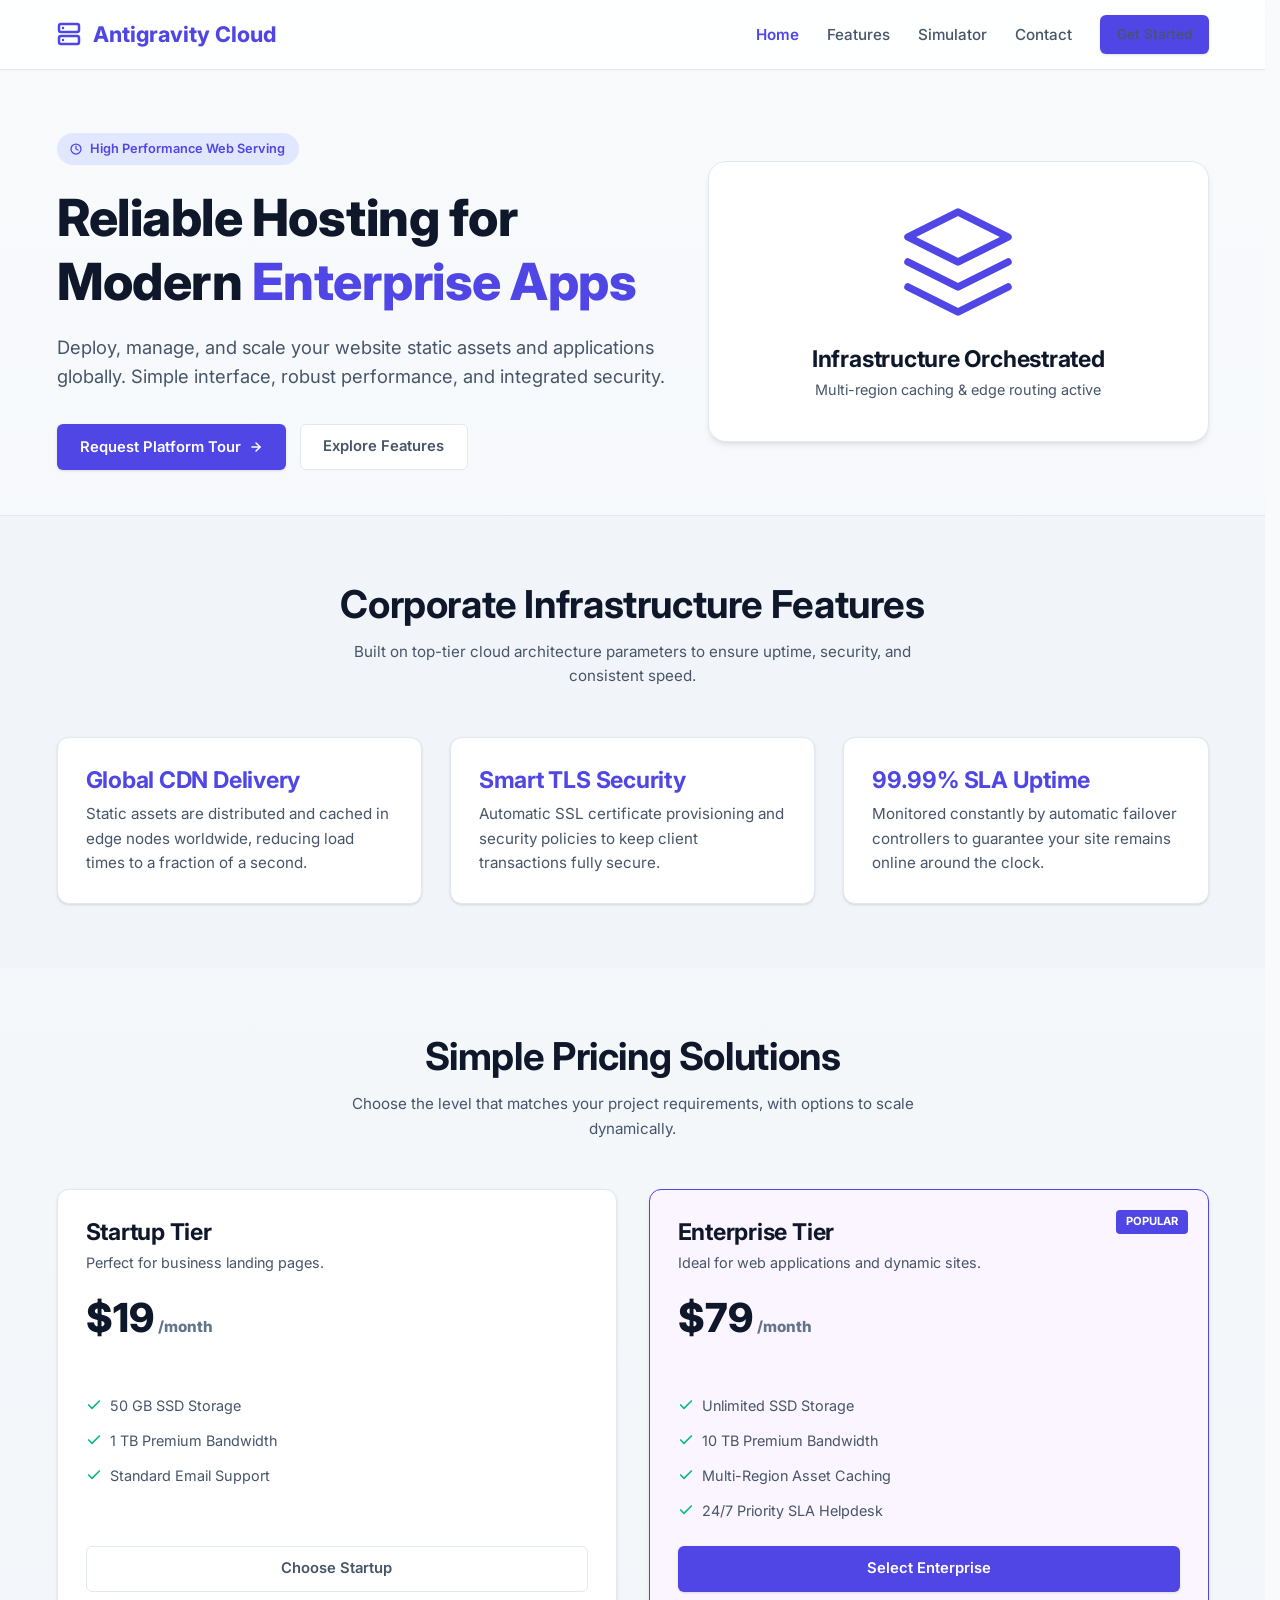
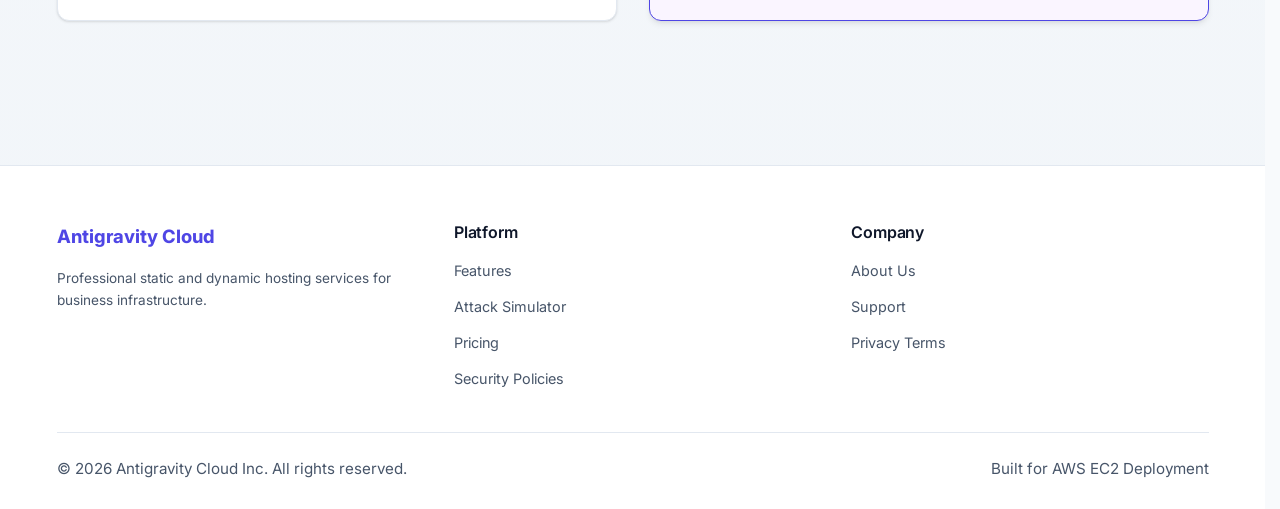
==== index.html @ 11b8a07e "Initial commit: Cloud Security Threat Simulator and website assets" ====
<!DOCTYPE html>
<html lang="en">
<head>
  <meta charset="utf-8">
  <meta name="viewport" content="width=device-width, initial-scale=1.0">
  <meta name="description" content="Antigravity Cloud - Clean, modern cloud hosting and infrastructure management. Deploy applications globally with ease.">
  <title>Antigravity Cloud | Corporate Hosting</title>
  <link rel="stylesheet" href="styles.css">
</head>
<body>

  <!-- Navigation Header -->
  <header class="navbar-container">
    <div class="container">
      <a href="index.html" class="logo">
        <svg width="24" height="24" viewBox="0 0 24 24" fill="none" stroke="currentColor" stroke-width="2.5" stroke-linecap="round" stroke-linejoin="round" aria-hidden="true" style="margin-right: 0.25rem;">
          <rect x="2" y="2" width="20" height="8" rx="2" ry="2"/><rect x="2" y="14" width="20" height="8" rx="2" ry="2"/><line x1="6" y1="6" x2="6.01" y2="6"/><line x1="6" y1="18" x2="6.01" y2="18"/>
        </svg>
        <span>Antigravity Cloud</span>
      </a>
      <nav aria-label="Main Navigation">
        <ul class="nav-links">
          <li><a href="index.html" class="active">Home</a></li>
          <li><a href="features.html">Features</a></li>
          <li><a href="simulator.html">Simulator</a></li>
          <li><a href="contact.html">Contact</a></li>
          <li><a href="contact.html" class="btn btn-primary" style="padding: 0.45rem 1rem; font-size: 0.85rem;">Get Started</a></li>
        </ul>
      </nav>
    </div>
  </header>

  <main>
    <!-- Hero Section -->
    <section class="hero-section container" aria-label="Introduction">
      <div class="hero-grid">
        <div class="hero-content">
          <div class="hero-tagline">
            <svg width="12" height="12" viewBox="0 0 24 24" fill="none" stroke="currentColor" stroke-width="2.5" stroke-linecap="round" stroke-linejoin="round" aria-hidden="true">
              <circle cx="12" cy="12" r="10"/><polyline points="12 6 12 12 16 14"/>
            </svg>
            High Performance Web Serving
          </div>
          <h1 class="hero-title">Reliable Hosting for Modern <span>Enterprise Apps</span></h1>
          <p class="hero-subtitle">Deploy, manage, and scale your website static assets and applications globally. Simple interface, robust performance, and integrated security.</p>
          <div class="hero-actions">
            <button type="button" class="btn btn-primary" id="btn-demo-trigger">
              Request Platform Tour
              <svg width="14" height="14" viewBox="0 0 24 24" fill="none" stroke="currentColor" stroke-width="2.5" stroke-linecap="round" stroke-linejoin="round" aria-hidden="true">
                <line x1="5" y1="12" x2="19" y2="12"/><polyline points="12 5 19 12 12 19"/>
              </svg>
            </button>
            <a href="features.html" class="btn btn-secondary">Explore Features</a>
          </div>
        </div>
        <div class="hero-visual">
          <div class="graphic-representation" style="width: 100%; text-align: center;" aria-hidden="true">
            <svg width="120" height="120" viewBox="0 0 24 24" fill="none" stroke="var(--accent-primary)" stroke-width="1.5" stroke-linecap="round" stroke-linejoin="round" style="margin-inline: auto;">
              <polygon points="12 2 2 7 12 12 22 7 12 2"/>
              <polyline points="2 17 12 22 22 17"/>
              <polyline points="2 12 12 17 22 12"/>
            </svg>
            <h3 style="margin-top: 1rem; color: var(--text-primary);">Infrastructure Orchestrated</h3>
            <p style="font-size: 0.9rem; color: var(--text-secondary); margin-top: 0.25rem;">Multi-region caching & edge routing active</p>
          </div>
        </div>
      </div>
    </section>

    <!-- Brief Features Showcase Section -->
    <section class="preview-section" aria-labelledby="preview-heading">
      <div class="container">
        <div class="section-header">
          <h2 id="preview-heading">Corporate Infrastructure Features</h2>
          <p>Built on top-tier cloud architecture parameters to ensure uptime, security, and consistent speed.</p>
        </div>
        <div class="preview-grid">
          <article class="glass-card card-wrapper">
            <h3 style="margin-bottom: 0.5rem; color: var(--accent-primary);">Global CDN Delivery</h3>
            <p>Static assets are distributed and cached in edge nodes worldwide, reducing load times to a fraction of a second.</p>
          </article>
          <article class="glass-card card-wrapper">
            <h3 style="margin-bottom: 0.5rem; color: var(--accent-primary);">Smart TLS Security</h3>
            <p>Automatic SSL certificate provisioning and security policies to keep client transactions fully secure.</p>
          </article>
          <article class="glass-card card-wrapper">
            <h3 style="margin-bottom: 0.5rem; color: var(--accent-primary);">99.99% SLA Uptime</h3>
            <p>Monitored constantly by automatic failover controllers to guarantee your site remains online around the clock.</p>
          </article>
        </div>
      </div>
    </section>

    <!-- Pricing Grid Section -->
    <section class="pricing-section container" aria-labelledby="pricing-heading">
      <div class="section-header">
        <h2 id="pricing-heading">Simple Pricing Solutions</h2>
        <p>Choose the level that matches your project requirements, with options to scale dynamically.</p>
      </div>
      <div class="pricing-grid">
        <!-- Plan 1 -->
        <article class="glass-card pricing-card">
          <h3>Startup Tier</h3>
          <p style="font-size: 0.9rem; margin-top: 0.25rem;">Perfect for business landing pages.</p>
          <div class="price">$19<span>/month</span></div>
          <ul class="price-features">
            <li>
              <svg width="16" height="16" viewBox="0 0 24 24" fill="none" stroke="currentColor" stroke-width="2.5" stroke-linecap="round" stroke-linejoin="round" aria-hidden="true">
                <polyline points="20 6 9 17 4 12"/>
              </svg>
              50 GB SSD Storage
            </li>
            <li>
              <svg width="16" height="16" viewBox="0 0 24 24" fill="none" stroke="currentColor" stroke-width="2.5" stroke-linecap="round" stroke-linejoin="round" aria-hidden="true">
                <polyline points="20 6 9 17 4 12"/>
              </svg>
              1 TB Premium Bandwidth
            </li>
            <li>
              <svg width="16" height="16" viewBox="0 0 24 24" fill="none" stroke="currentColor" stroke-width="2.5" stroke-linecap="round" stroke-linejoin="round" aria-hidden="true">
                <polyline points="20 6 9 17 4 12"/>
              </svg>
              Standard Email Support
            </li>
          </ul>
          <a href="contact.html" class="btn btn-secondary" style="margin-top: auto; width: 100%;">Choose Startup</a>
        </article>

        <!-- Plan 2 -->
        <article class="glass-card pricing-card premium">
          <span class="pricing-badge">POPULAR</span>
          <h3>Enterprise Tier</h3>
          <p style="font-size: 0.9rem; margin-top: 0.25rem;">Ideal for web applications and dynamic sites.</p>
          <div class="price">$79<span>/month</span></div>
          <ul class="price-features">
            <li>
              <svg width="16" height="16" viewBox="0 0 24 24" fill="none" stroke="currentColor" stroke-width="2.5" stroke-linecap="round" stroke-linejoin="round" aria-hidden="true">
                <polyline points="20 6 9 17 4 12"/>
              </svg>
              Unlimited SSD Storage
            </li>
            <li>
              <svg width="16" height="16" viewBox="0 0 24 24" fill="none" stroke="currentColor" stroke-width="2.5" stroke-linecap="round" stroke-linejoin="round" aria-hidden="true">
                <polyline points="20 6 9 17 4 12"/>
              </svg>
              10 TB Premium Bandwidth
            </li>
            <li>
              <svg width="16" height="16" viewBox="0 0 24 24" fill="none" stroke="currentColor" stroke-width="2.5" stroke-linecap="round" stroke-linejoin="round" aria-hidden="true">
                <polyline points="20 6 9 17 4 12"/>
              </svg>
              Multi-Region Asset Caching
            </li>
            <li>
              <svg width="16" height="16" viewBox="0 0 24 24" fill="none" stroke="currentColor" stroke-width="2.5" stroke-linecap="round" stroke-linejoin="round" aria-hidden="true">
                <polyline points="20 6 9 17 4 12"/>
              </svg>
              24/7 Priority SLA Helpdesk
            </li>
          </ul>
          <a href="contact.html" class="btn btn-primary" style="margin-top: auto; width: 100%;">Select Enterprise</a>
        </article>
      </div>
    </section>
  </main>

  <!-- Interactive Information Modal Overlay -->
  <dialog id="demo-modal" aria-labelledby="modal-heading">
    <form method="dialog">
      <div class="dialog-header">
        <h3 id="modal-heading">Platform Tour Details</h3>
        <button type="submit" class="btn-icon" aria-label="Close modal" style="padding: 0.25rem;">
          <svg width="16" height="16" viewBox="0 0 24 24" fill="none" stroke="currentColor" stroke-width="2" stroke-linecap="round" stroke-linejoin="round">
            <line x1="18" y1="6" x2="6" y2="18"/><line x1="6" y1="6" x2="18" y2="18"/>
          </svg>
        </button>
      </div>
      <div class="dialog-body">
        <p style="margin-bottom: 0.75rem;">To schedule a personalized, 1-on-1 walkthrough of the Antigravity console and Nginx automation stack, please submit your contact request:</p>
        <p style="font-size: 0.9rem; color: var(--text-muted);">A representative will reach out to you within 1 business day with access credentials for our sandboxed environment.</p>
      </div>
      <div style="display: flex; justify-content: flex-end; gap: 0.75rem;">
        <button type="submit" class="btn btn-secondary">Close Window</button>
        <a href="contact.html" class="btn btn-primary">Go to Contact Form</a>
      </div>
    </form>
  </dialog>

  <!-- Footer Section -->
  <footer class="site-footer">
    <div class="container">
      <div class="footer-grid">
        <div class="footer-col">
          <div class="logo" style="font-size: 1.15rem;">
            <span>Antigravity Cloud</span>
          </div>
          <p style="font-size: 0.85rem;">Professional static and dynamic hosting services for business infrastructure.</p>
        </div>
        <div class="footer-col">
          <h4>Platform</h4>
          <ul>
            <li><a href="features.html">Features</a></li>
            <li><a href="simulator.html">Attack Simulator</a></li>
            <li><a href="index.html#pricing-heading">Pricing</a></li>
            <li><a href="contact.html">Security Policies</a></li>
          </ul>
        </div>
        <div class="footer-col">
          <h4>Company</h4>
          <ul>
            <li><a href="contact.html">About Us</a></li>
            <li><a href="contact.html">Support</a></li>
            <li><a href="contact.html">Privacy Terms</a></li>
          </ul>
        </div>
      </div>
      <div class="footer-bottom">
        <p>&copy; 2026 Antigravity Cloud Inc. All rights reserved.</p>
        <p>Built for AWS EC2 Deployment</p>
      </div>
    </div>
  </footer>

  <script>
    // Logic for Interactive Tour Dialog
    const demoModal = document.getElementById('demo-modal');
    const demoTrigger = document.getElementById('btn-demo-trigger');

    demoTrigger.addEventListener('click', () => {
      demoModal.showModal();
    });
  </script>
</body>
</html>
---- styles.css ----
@import url('https://fonts.googleapis.com/css2?family=Inter:wght@300;400;500;600;700;800&display=swap');

/* ==========================================================================
   DESIGN TOKENS & SYSTEM VARIABLES (LIGHT THEME)
   ========================================================================== */
:root {
  /* Colors */
  --bg-primary: #f8fafc;        /* Slate 50 */
  --bg-surface: #ffffff;        /* Pure White */
  --bg-surface-hover: #f1f5f9;  /* Slate 100 */
  --bg-surface-solid: #ffffff;
  
  --text-primary: #0f172a;      /* Slate 900 */
  --text-secondary: #475569;    /* Slate 600 */
  --text-muted: #64748b;        /* Slate 500 */
  
  --accent-primary: #4f46e5;    /* Indigo 600 */
  --accent-secondary: #0ea5e9;  /* Sky 500 */
  --accent-success: #10b981;    /* Emerald 500 */
  
  --border-primary: #e2e8f0;    /* Slate 200 */
  --border-active: #818cf8;     /* Indigo 400 */
  
  /* Gradients */
  --gradient-accent: linear-gradient(135deg, var(--accent-primary) 0%, var(--accent-secondary) 100%);
  --gradient-light: linear-gradient(180deg, #f8fafc 0%, #f1f5f9 100%);

  /* Typography */
  --font-sans: 'Inter', -apple-system, BlinkMacSystemFont, 'Segoe UI', Roboto, sans-serif;
  --font-mono: ui-monospace, SFMono-Regular, Menlo, Monaco, Consolas, monospace;

  /* Shadows & Blur */
  --shadow-sm: 0 1px 3px 0 rgba(0, 0, 0, 0.1), 0 1px 2px -1px rgba(0, 0, 0, 0.1);
  --shadow-md: 0 4px 6px -1px rgba(0, 0, 0, 0.08), 0 2px 4px -2px rgba(0, 0, 0, 0.08);
  --shadow-lg: 0 10px 15px -3px rgba(0, 0, 0, 0.08), 0 4px 6px -4px rgba(0, 0, 0, 0.08);

  /* Layout Constants */
  --max-width: 1200px;
  --header-height: 70px;
  --radius-sm: 6px;
  --radius-md: 12px;
  --radius-lg: 18px;
  
  /* Transition timings */
  --transition-fast: 0.15s ease;
  --transition-normal: 0.25s ease;
}

/* ==========================================================================
   RESET & BASE STYLES
   ========================================================================== */
*, *::before, *::after {
  box-sizing: border-box;
  margin: 0;
  padding: 0;
}

html {
  scroll-behavior: smooth;
  scrollbar-gutter: stable;
  font-size: 16px;
}

body {
  background-color: var(--bg-primary);
  background-image: var(--gradient-light);
  color: var(--text-primary);
  font-family: var(--font-sans);
  line-height: 1.6;
  -webkit-font-smoothing: antialiased;
  -moz-osx-font-smoothing: grayscale;
  min-height: 100dvh;
  overflow-x: hidden;
}

/* Typography elements */
h1, h2, h3, h4 {
  font-weight: 700;
  line-height: 1.25;
  text-wrap: balance;
  color: var(--text-primary);
  letter-spacing: -0.01em;
}

h1 {
  font-size: clamp(2.2rem, 4vw, 3.5rem);
  font-weight: 800;
}

h2 {
  font-size: clamp(1.6rem, 3vw, 2.4rem);
  margin-bottom: 0.75rem;
}

h3 {
  font-size: clamp(1.2rem, 1.8vw, 1.6rem);
}

p {
  color: var(--text-secondary);
  font-size: clamp(0.95rem, 1.05vw, 1.1rem);
}

a {
  color: inherit;
  text-decoration: none;
  transition: color var(--transition-fast);
}

img, video {
  max-width: 100%;
  height: auto;
  display: block;
}

/* ==========================================================================
   LAYOUT STRUCTURES
   ========================================================================== */
.container {
  width: 100%;
  max-width: var(--max-width);
  margin-inline: auto;
  padding-inline: 1.5rem;
}

header.navbar-container {
  position: sticky;
  top: 0;
  left: 0;
  width: 100%;
  height: var(--header-height);
  z-index: 100;
  background: rgba(255, 255, 255, 0.85);
  backdrop-filter: blur(10px);
  -webkit-backdrop-filter: blur(10px);
  border-bottom: 1px solid var(--border-primary);
  display: flex;
  align-items: center;
  box-shadow: 0 1px 2px 0 rgba(0,0,0,0.02);
}

header.navbar-container .container {
  display: flex;
  justify-content: space-between;
  align-items: center;
}

.logo {
  font-size: 1.35rem;
  font-weight: 750;
  display: flex;
  align-items: center;
  gap: 0.5rem;
  color: var(--accent-primary);
}

.nav-links {
  display: flex;
  list-style: none;
  gap: 1.75rem;
  align-items: center;
}

.nav-links a {
  font-weight: 500;
  font-size: 0.95rem;
  color: var(--text-secondary);
  position: relative;
  padding-block: 0.25rem;
}

.nav-links a:hover {
  color: var(--text-primary);
}

.nav-links a.active {
  color: var(--accent-primary);
  font-weight: 600;
}

/* ==========================================================================
   BUTTONS & INTERACTIVE ELEMENTS
   ========================================================================== */
.btn {
  display: inline-flex;
  align-items: center;
  justify-content: center;
  padding: 0.65rem 1.4rem;
  font-family: var(--font-sans);
  font-size: 0.925rem;
  font-weight: 600;
  border-radius: var(--radius-sm);
  border: 1px solid transparent;
  cursor: pointer;
  transition: all var(--transition-fast);
  gap: 0.5rem;
}

.btn-primary {
  background: var(--accent-primary);
  color: #ffffff;
  box-shadow: var(--shadow-sm);
}

.btn-primary:hover {
  background: #4338ca; /* Darker indigo */
  transform: translateY(-1px);
}

.btn-secondary {
  background: var(--bg-surface);
  border-color: var(--border-primary);
  color: var(--text-secondary);
}

.btn-secondary:hover {
  background: var(--bg-surface-hover);
  color: var(--text-primary);
  border-color: var(--text-muted);
  transform: translateY(-1px);
}

.btn-icon {
  padding: 0.5rem;
  border-radius: var(--radius-sm);
  background: var(--bg-surface);
  border: 1px solid var(--border-primary);
  color: var(--text-secondary);
  display: flex;
  align-items: center;
  justify-content: center;
}

.btn-icon:hover {
  border-color: var(--text-muted);
  color: var(--text-primary);
}

/* ==========================================================================
   CARDS & CONTAINERS (NORMAL LIGHT THEME)
   ========================================================================== */
.card-wrapper {
  container: inline-size / card;
}

.glass-card {
  background: var(--bg-surface);
  border: 1px solid var(--border-primary);
  border-radius: var(--radius-md);
  padding: 1.75rem;
  box-shadow: var(--shadow-sm);
  transition: all var(--transition-fast);
}

.glass-card:hover {
  border-color: var(--border-active);
  box-shadow: var(--shadow-md);
  transform: translateY(-2px);
}

/* ==========================================================================
   HOMEPAGE (INDEX.HTML) SPECIFIC STYLES
   ========================================================================== */
.hero-section {
  padding-block: clamp(3rem, 7dvh, 6rem) clamp(2rem, 5dvh, 4rem);
}

.hero-grid {
  display: grid;
  grid-template-columns: 1fr;
  gap: 2.5rem;
  align-items: center;
}

@media (min-width: 900px) {
  .hero-grid {
    grid-template-columns: 1.1fr 0.9fr;
  }
}

.hero-tagline {
  display: inline-flex;
  align-items: center;
  gap: 0.5rem;
  padding: 0.35rem 0.85rem;
  background: #e0e7ff; /* Indigo 100 */
  border-radius: 100px;
  color: var(--accent-primary);
  font-weight: 600;
  font-size: 0.8rem;
  margin-bottom: 1.25rem;
  width: max-content;
}

.hero-title span {
  color: var(--accent-primary);
}

.hero-subtitle {
  margin-block: 1.25rem 2rem;
  font-size: 1.15rem;
  color: var(--text-secondary);
}

.hero-actions {
  display: flex;
  flex-wrap: wrap;
  gap: 0.85rem;
}

.hero-visual {
  display: flex;
  justify-content: center;
  align-items: center;
  background: var(--bg-surface);
  border: 1px solid var(--border-primary);
  border-radius: var(--radius-lg);
  padding: 2.5rem;
  box-shadow: var(--shadow-md);
}

/* Home Page Features Showcase Section */
.preview-section {
  padding-block: 4rem;
  border-top: 1px solid var(--border-primary);
  background: #f1f5f9;
}

.section-header {
  text-align: center;
  max-width: 600px;
  margin: 0 auto 3rem;
}

.section-header h2 {
  margin-bottom: 0.75rem;
}

.preview-grid {
  display: grid;
  grid-template-columns: repeat(auto-fit, minmax(300px, 1fr));
  gap: 1.75rem;
}

/* Home Page Pricing Card Section */
.pricing-section {
  padding-block: 4rem;
}

.pricing-grid {
  display: grid;
  grid-template-columns: repeat(auto-fit, minmax(300px, 1fr));
  gap: 2rem;
  align-items: stretch;
}

.pricing-card {
  display: flex;
  flex-direction: column;
  height: 100%;
  position: relative;
}

.pricing-card.premium {
  border-color: var(--accent-primary);
  box-shadow: var(--shadow-md);
  background: #faf5ff; /* Slate-like soft indigo tint */
}

.pricing-badge {
  position: absolute;
  top: 1.25rem;
  right: 1.25rem;
  padding: 0.2rem 0.6rem;
  background: var(--accent-primary);
  border-radius: 4px;
  font-size: 0.7rem;
  font-weight: 700;
  color: #ffffff;
}

.price {
  font-size: 2.5rem;
  font-weight: 800;
  margin-block: 0.75rem 1.25rem;
  display: flex;
  align-items: baseline;
  gap: 0.25rem;
}

.price span {
  font-size: 0.95rem;
  color: var(--text-muted);
}

.price-features {
  list-style: none;
  margin-block: 1.5rem;
  display: flex;
  flex-direction: column;
  gap: 0.75rem;
  flex-grow: 1;
}

.price-features li {
  display: flex;
  align-items: center;
  gap: 0.5rem;
  font-size: 0.9rem;
  color: var(--text-secondary);
}

.price-features svg {
  color: var(--accent-success);
  flex-shrink: 0;
}

/* ==========================================================================
   FEATURES PAGE (FEATURES.HTML) STYLES
   ========================================================================== */
.features-header {
  padding-block: 4rem 2.5rem;
  text-align: center;
}

.features-showcase {
  display: grid;
  grid-template-columns: repeat(auto-fit, minmax(300px, 1fr));
  gap: 1.75rem;
  margin-bottom: 5rem;
}

/* Subgrid applied to align titles and descriptions across cards in features.html */
.feature-card {
  display: grid;
  grid-template-rows: auto auto 1fr auto;
  gap: 0.85rem;
}

@supports (grid-template-rows: subgrid) {
  .features-showcase {
    grid-template-rows: auto;
  }
  .feature-card {
    grid-row: span 4;
    grid-template-rows: subgrid;
  }
}

.feature-icon-wrapper {
  width: 44px;
  height: 44px;
  border-radius: var(--radius-sm);
  background: var(--bg-primary);
  border: 1px solid var(--border-primary);
  display: flex;
  align-items: center;
  justify-content: center;
  color: var(--accent-primary);
}

.feature-card:hover .feature-icon-wrapper {
  color: #ffffff;
  background: var(--accent-primary);
  border-color: transparent;
}

/* Accordion Disclosures for FAQ */
.faq-section {
  padding-block: 3rem;
  max-width: 800px;
  margin-inline: auto;
}

.faq-title {
  text-align: center;
  margin-bottom: 2.5rem;
}

.faq-list {
  display: flex;
  flex-direction: column;
  gap: 0.85rem;
}

details.faq-item {
  background: var(--bg-surface);
  border: 1px solid var(--border-primary);
  border-radius: var(--radius-sm);
  padding: 1rem 1.25rem;
  transition: all var(--transition-fast);
}

details.faq-item[open] {
  border-color: var(--border-active);
}

details.faq-item summary {
  font-weight: 600;
  font-size: 1.05rem;
  cursor: pointer;
  list-style: none;
  display: flex;
  justify-content: space-between;
  align-items: center;
  user-select: none;
}

/* Native summary arrow override */
details.faq-item summary::-webkit-details-marker {
  display: none;
}

details.faq-item summary::after {
  content: '+';
  font-size: 1.25rem;
  font-weight: 500;
  transition: transform var(--transition-normal);
  color: var(--accent-primary);
}

details.faq-item[open] summary::after {
  transform: rotate(45deg);
}

details.faq-item p {
  margin-top: 0.75rem;
  line-height: 1.5;
  color: var(--text-secondary);
  font-size: 0.95rem;
}

/* ==========================================================================
   CONTACT PAGE (CONTACT.HTML) STYLES
   ========================================================================== */
.contact-grid {
  display: grid;
  grid-template-columns: 1fr;
  gap: 2.5rem;
  padding-block: 4rem;
}

@media (min-width: 900px) {
  .contact-grid {
    grid-template-columns: 1fr 1.2fr;
  }
}

.contact-info {
  display: flex;
  flex-direction: column;
  gap: 1.75rem;
}

.contact-details {
  display: flex;
  flex-direction: column;
  gap: 1.25rem;
}

.contact-detail-card {
  display: flex;
  align-items: flex-start;
  gap: 1rem;
  padding: 1.25rem;
  background: var(--bg-surface);
  border: 1px solid var(--border-primary);
  border-radius: var(--radius-sm);
}

.contact-detail-icon {
  color: var(--accent-primary);
  flex-shrink: 0;
}

/* Forms and fields styling */
.contact-form-container {
  padding: 2rem;
}

.form-group {
  margin-bottom: 1.25rem;
}

.form-row {
  display: grid;
  grid-template-columns: 1fr;
  gap: 1rem;
}

@media (min-width: 600px) {
  .form-row {
    grid-template-columns: 1fr 1fr;
  }
}

label {
  display: block;
  font-size: 0.85rem;
  font-weight: 600;
  color: var(--text-secondary);
  margin-bottom: 0.35rem;
}

input, textarea, select {
  width: 100%;
  padding: 0.75rem 1rem;
  background: var(--bg-primary);
  border: 1px solid var(--border-primary);
  border-radius: var(--radius-sm);
  color: var(--text-primary);
  font-family: var(--font-sans);
  font-size: 0.95rem;
  transition: all var(--transition-fast);
}

input:focus, textarea:focus, select:focus {
  outline: none;
  border-color: var(--accent-primary);
  background: var(--bg-surface);
  box-shadow: 0 0 0 2px rgba(79, 70, 229, 0.15);
}

input::placeholder, textarea::placeholder {
  color: var(--text-muted);
}

textarea {
  min-height: 100px;
  resize: vertical;
}

/* ==========================================================================
   DIALOGS & POPOVERS
   ========================================================================== */
dialog {
  margin: auto;
  border: 1px solid var(--border-primary);
  background: var(--bg-surface-solid);
  border-radius: var(--radius-md);
  padding: 2.25rem;
  max-width: 480px;
  color: var(--text-primary);
  box-shadow: var(--shadow-lg);
}

dialog::backdrop {
  background: rgba(15, 23, 42, 0.6);
}

dialog form {
  display: flex;
  flex-direction: column;
  gap: 1.25rem;
}

dialog .dialog-header {
  display: flex;
  justify-content: space-between;
  align-items: center;
  margin-bottom: 0.75rem;
}

dialog .dialog-body {
  font-size: 0.975rem;
  color: var(--text-secondary);
  margin-bottom: 1.25rem;
}

[popover] {
  margin: auto;
  border: 1px solid var(--border-primary);
  background: var(--bg-surface-solid);
  color: var(--text-primary);
  padding: 1.25rem 2rem;
  border-radius: var(--radius-sm);
  box-shadow: var(--shadow-lg);
  text-align: center;
  max-width: 380px;
}

[popover]::backdrop {
  background: rgba(15, 23, 42, 0.5);
}

[popover] h4 {
  color: var(--accent-primary);
  margin-bottom: 0.35rem;
  font-size: 1.15rem;
}

[popover] p {
  font-size: 0.9rem;
  margin-bottom: 0.85rem;
}

/* ==========================================================================
   FOOTER SECTION
   ========================================================================== */
footer.site-footer {
  margin-top: 5rem;
  padding-block: 3.5rem 1.75rem;
  border-top: 1px solid var(--border-primary);
  background: var(--bg-surface);
}

.footer-grid {
  display: grid;
  grid-template-columns: repeat(auto-fit, minmax(200px, 1fr));
  gap: 2.5rem;
  margin-bottom: 2.5rem;
}

.footer-col {
  display: flex;
  flex-direction: column;
  gap: 1rem;
}

.footer-col h4 {
  font-size: 1rem;
  font-weight: 600;
  color: var(--text-primary);
}

.footer-col ul {
  list-style: none;
  display: flex;
  flex-direction: column;
  gap: 0.65rem;
}

.footer-col ul a {
  font-size: 0.9rem;
  color: var(--text-secondary);
}

.footer-col ul a:hover {
  color: var(--accent-primary);
}

.footer-bottom {
  display: flex;
  flex-wrap: wrap;
  justify-content: space-between;
  align-items: center;
  gap: 1rem;
  padding-top: 1.5rem;
  border-top: 1px solid var(--border-primary);
  font-size: 0.85rem;
  color: var(--text-muted);
}
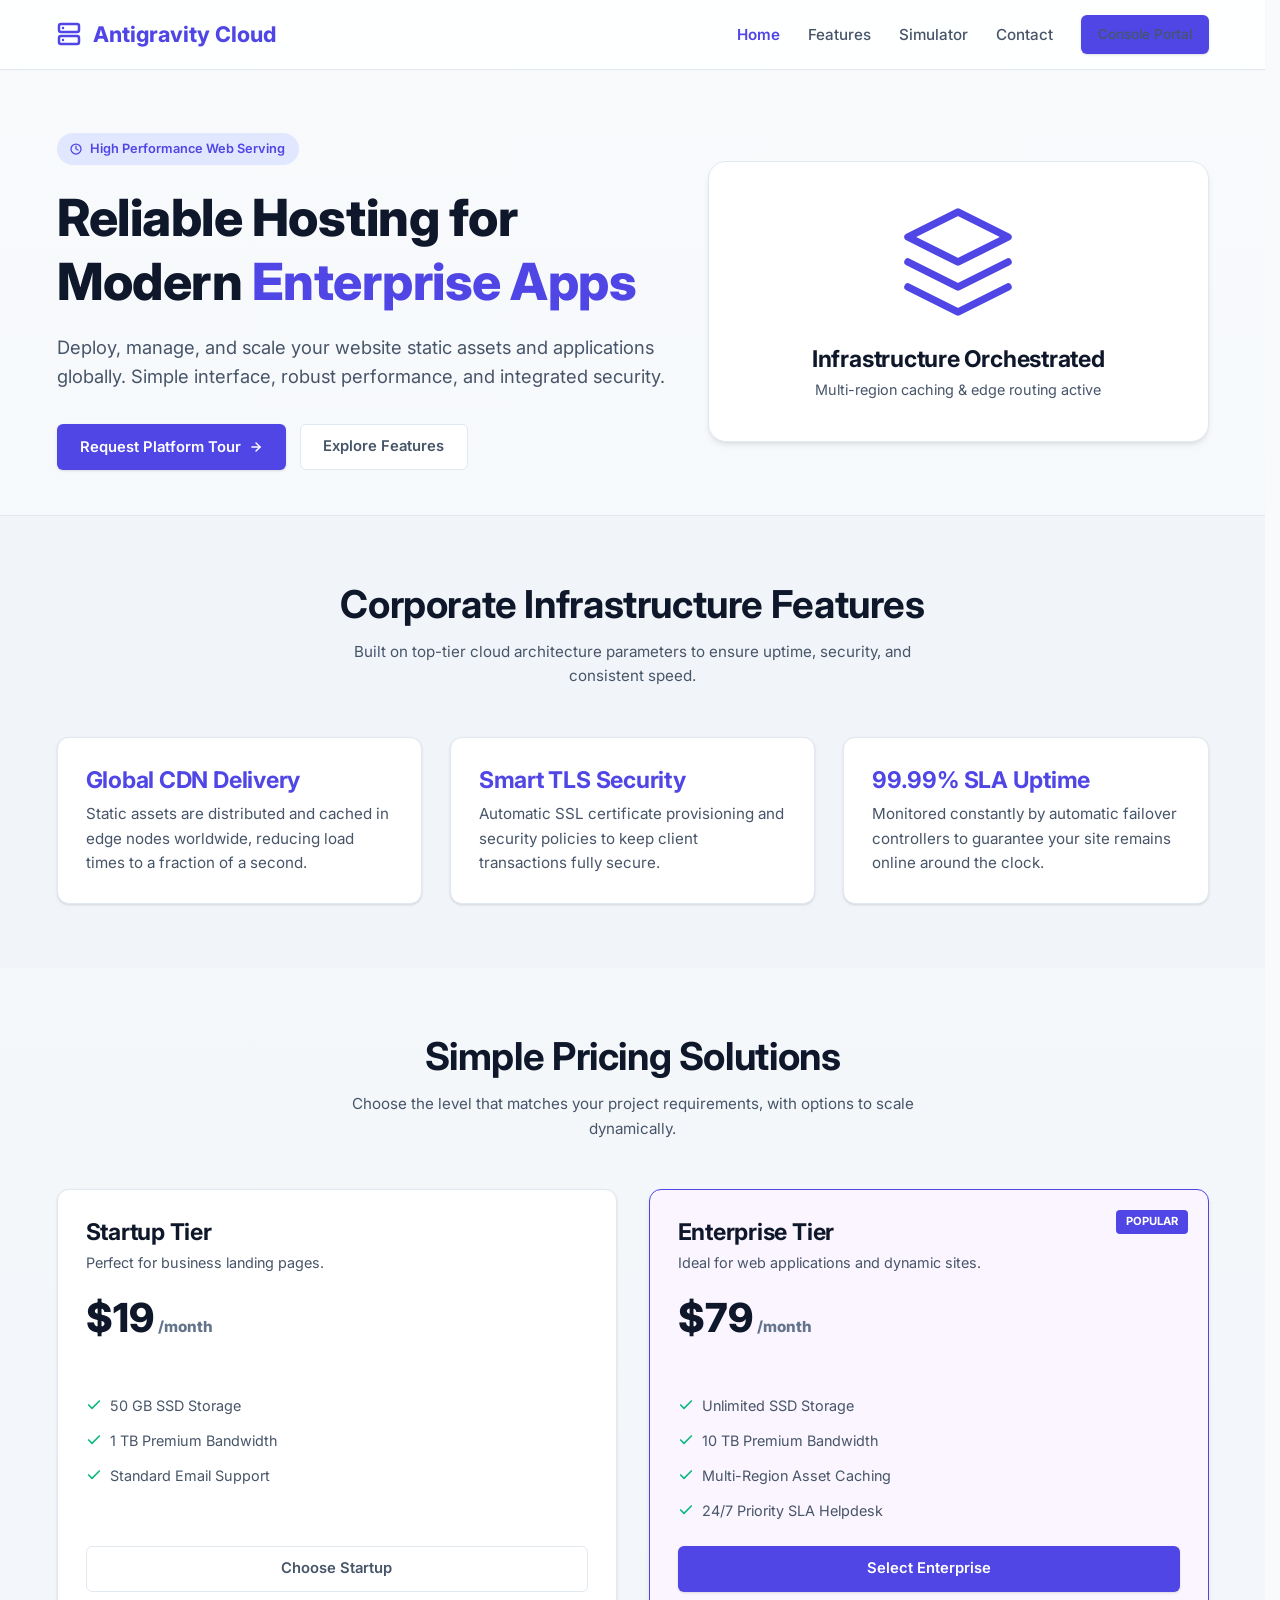
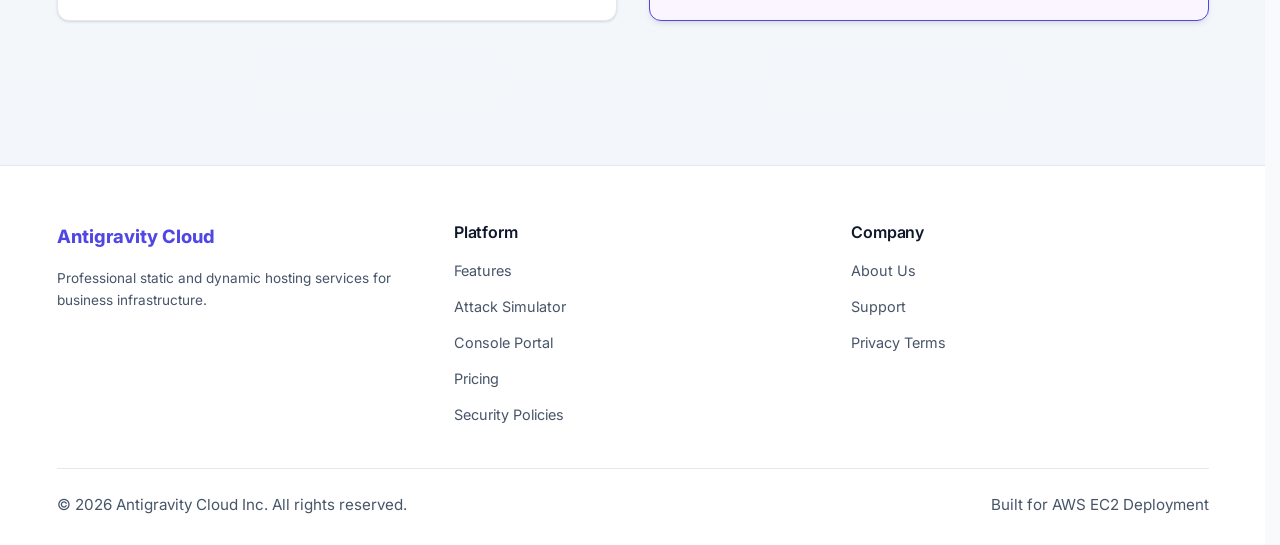
==== commit 6a3e3ca4: "Feature: Integrate interactive Cloud Control Console Portal (portal.html) and update navigation path" ====
--- a/index.html
+++ b/index.html
@@ -24,7 +24,7 @@
           <li><a href="features.html">Features</a></li>
           <li><a href="simulator.html">Simulator</a></li>
           <li><a href="contact.html">Contact</a></li>
-          <li><a href="contact.html" class="btn btn-primary" style="padding: 0.45rem 1rem; font-size: 0.85rem;">Get Started</a></li>
+          <li><a href="portal.html" class="btn btn-primary" style="padding: 0.45rem 1rem; font-size: 0.85rem;">Console Portal</a></li>
         </ul>
       </nav>
     </div>
@@ -201,6 +201,7 @@
           <ul>
             <li><a href="features.html">Features</a></li>
             <li><a href="simulator.html">Attack Simulator</a></li>
+            <li><a href="portal.html">Console Portal</a></li>
             <li><a href="index.html#pricing-heading">Pricing</a></li>
             <li><a href="contact.html">Security Policies</a></li>
           </ul>
@@ -222,12 +223,11 @@
   </footer>
 
   <script>
-    // Logic for Interactive Tour Dialog
-    const demoModal = document.getElementById('demo-modal');
+    // Redirect to Interactive Control Console Portal
     const demoTrigger = document.getElementById('btn-demo-trigger');
 
     demoTrigger.addEventListener('click', () => {
-      demoModal.showModal();
+      window.location.href = 'portal.html';
     });
   </script>
 </body>
